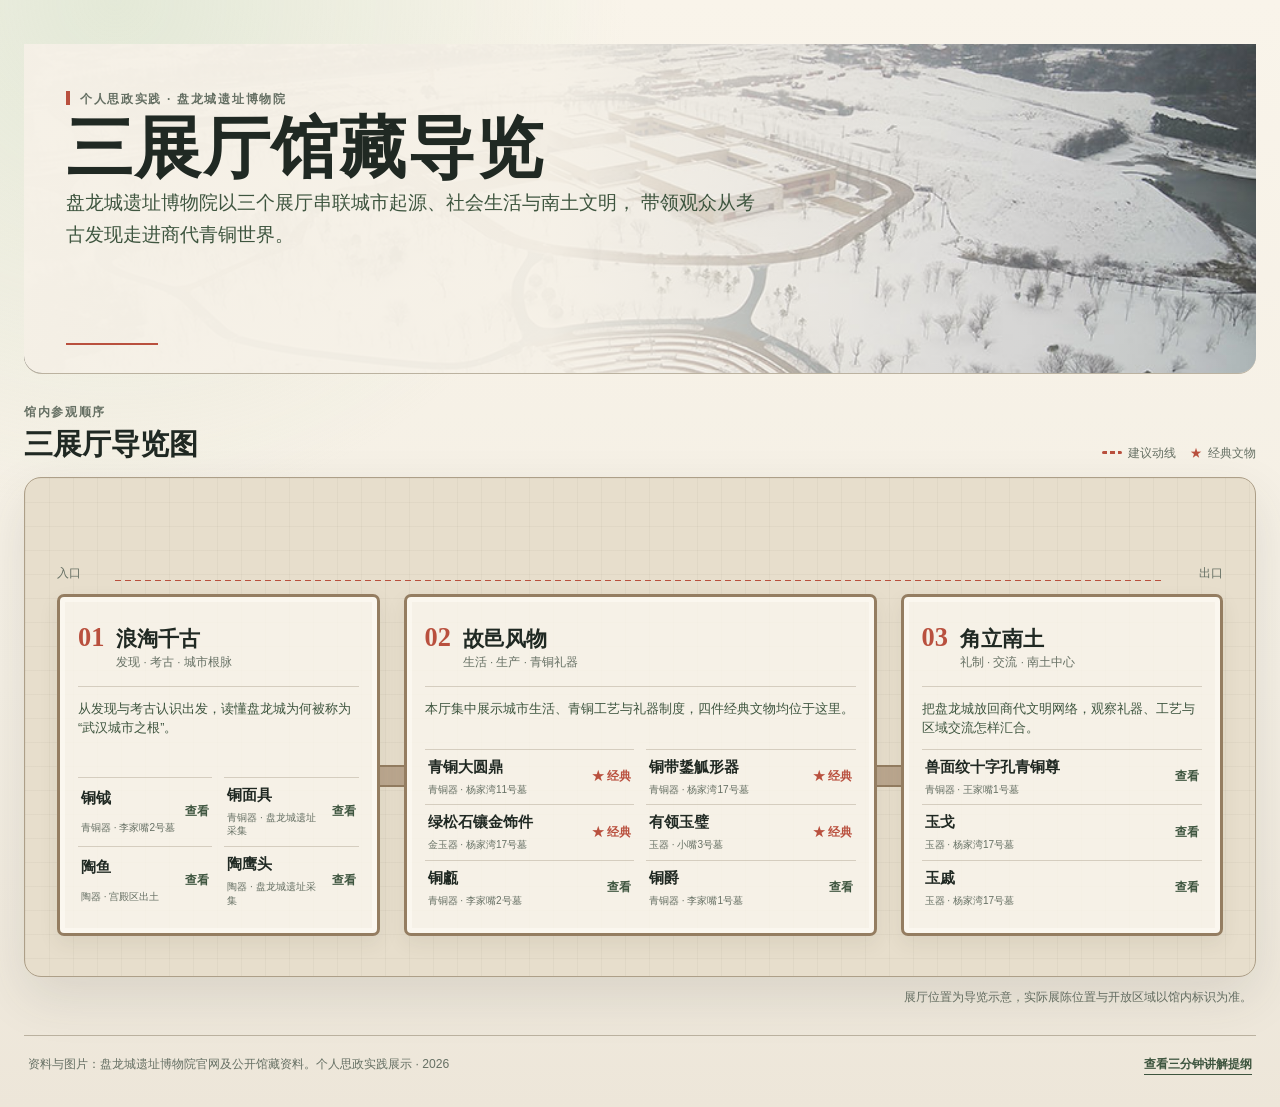
==== web/index.html @ be2fbbd6 "feat: add interactive Panlongcheng museum guide" ====
<!doctype html>
<html lang="zh-CN">
  <head>
    <meta charset="utf-8" />
    <meta name="viewport" content="width=device-width, initial-scale=1" />
    <meta
      name="description"
      content="盘龙城遗址博物院三展厅互动导览。点击文物名称，查看馆藏信息。"
    />
    <title>盘龙城遗址博物院三展厅导览</title>
    <link rel="stylesheet" href="styles.css" />
  </head>
  <body>
    <div class="page">
      <header class="site-header">
        <div class="hero-copy">
          <p class="eyebrow">个人思政实践 · 盘龙城遗址博物院</p>
          <h1>三展厅馆藏导览</h1>
          <p class="subtitle">
            盘龙城遗址博物院以三个展厅串联城市起源、社会生活与南土文明，
            带领观众从考古发现走进商代青铜世界。
          </p>
        </div>
      </header>

      <main class="museum-guide" aria-labelledby="guide-title">
        <div class="guide-heading">
          <div>
            <p class="section-kicker">馆内参观顺序</p>
            <h2 id="guide-title">三展厅导览图</h2>
          </div>
          <div class="legend" aria-label="导览图例">
            <span><i class="legend-route"></i>建议动线</span>
            <span><i class="legend-classic">★</i>经典文物</span>
          </div>
        </div>

        <div class="floorplan">
          <span class="map-label map-entry">入口</span>
          <span class="map-label map-exit">出口</span>
          <div class="map-route" aria-hidden="true"></div>
          <div id="hall-map" class="hall-map"></div>
        </div>

        <p class="guide-note">
          展厅位置为导览示意，实际展陈位置与开放区域以馆内标识为准。
        </p>
      </main>

      <footer class="site-footer">
        <p>
          资料与图片：盘龙城遗址博物院官网及公开馆藏资料。个人思政实践展示 ·
          <span id="current-year"></span>
        </p>
        <button id="open-script" class="text-button" type="button">
          查看三分钟讲解提纲
        </button>
      </footer>
    </div>

    <dialog id="artifact-dialog" class="artifact-dialog" aria-labelledby="modal-title">
      <div class="modal-shell">
        <button id="close-artifact" class="modal-close" type="button" aria-label="关闭文物信息">
          关闭
        </button>

        <div class="modal-content">
          <figure class="modal-figure">
            <img id="modal-image" src="" alt="" />
            <figcaption id="modal-badge">经典文物</figcaption>
          </figure>

          <div class="modal-text">
            <p id="modal-hall" class="section-kicker"></p>
            <h2 id="modal-title"></h2>
            <p id="modal-meta" class="modal-meta"></p>
            <p id="modal-summary" class="modal-summary"></p>
            <dl id="modal-facts" class="modal-facts"></dl>
            <p id="modal-reading" class="modal-reading"></p>
            <p class="modal-source">
              <a id="modal-source-link" href="#" target="_blank" rel="noreferrer">
                查看馆方原始资料
              </a>
            </p>
          </div>
        </div>

        <div class="modal-navigation">
          <button id="previous-artifact" class="modal-nav-button" type="button">
            上一件
          </button>
          <span id="modal-counter" class="modal-counter"></span>
          <button id="next-artifact" class="modal-nav-button" type="button">
            下一件
          </button>
        </div>
      </div>
    </dialog>

    <dialog id="script-dialog" class="script-dialog" aria-labelledby="script-title">
      <div class="dialog-heading">
        <div>
          <p class="section-kicker">演讲者视图</p>
          <h2 id="script-title">三分钟讲解提纲</h2>
        </div>
        <button id="close-script" class="close-button" type="button" aria-label="关闭讲解提纲">
          关闭
        </button>
      </div>
      <div class="script-content">
        <p>
          <strong>第一展厅</strong>
          “浪淘千古”从盘龙城的发现与考古认识讲起，通过铜钺、铜面具等器物进入商代南土中心城邑的历史。
        </p>
        <p>
          <strong>第二展厅</strong>
          “故邑风物”集中展示城市生活与青铜工艺。青铜大圆鼎通高85厘米；铜带鋬觚形器器形独特；绿松石镶金饰件体现金玉工艺；有领玉璧直径22厘米，是代表性礼玉。
        </p>
        <p>
          <strong>第三展厅</strong>
          “角立南土”从礼制与区域交流出发，通过兽面纹青铜尊和玉戈，把盘龙城放回商代文明网络。
        </p>
        <p>
          <strong>主题回应</strong>
          新时代文化建设在这里落实为文物保护、考古研究、公共展示和社会教育的协同。观众从文物理解文明，文化遗产因此成为可看、可学、可共享的公共文化资源。
        </p>
        <p class="source-line">
          资料来源：盘龙城遗址博物院官网
          <a href="https://www.plcsmuseum.com.cn/News/Detail/PLSummary" target="_blank" rel="noreferrer">盘龙城简介</a>、
          <a href="https://www.plcsmuseum.com.cn/Exhibition/ExhibitionList/BasicExhibition" target="_blank" rel="noreferrer">基本陈列</a>及馆藏详情页。
          网页访问日期：2026年10月30日。
        </p>
      </div>
    </dialog>

    <script src="app.js"></script>
  </body>
</html>
---- web/styles.css ----
:root {
  --paper: #f4efe4;
  --paper-light: #fffdf7;
  --ink: #202923;
  --muted: #667064;
  --line: #bbb2a0;
  --line-soft: rgba(187, 178, 160, 0.56);
  --green: #3e553f;
  --green-deep: #2f4434;
  --green-soft: #dce3ce;
  --red: #b9503e;
  --red-deep: #8e392b;
  --sand: #ddd0b7;
  --sand-light: #f8f1e2;
  --sand-dark: #bba77f;
  --white: #fffdf7;
  --shadow: 0 20px 52px rgba(57, 58, 47, 0.12);
  --sans: "Microsoft YaHei", "PingFang SC", "Noto Sans CJK SC", sans-serif;
  --serif: "STZhongsong", "Songti SC", "Noto Serif CJK SC", serif;
}

* {
  box-sizing: border-box;
}

html {
  background: var(--paper);
  color-scheme: light;
}

body {
  margin: 0;
  background:
    radial-gradient(circle at 9% 0%, rgba(202, 220, 194, 0.46), transparent 32rem),
    linear-gradient(180deg, #f9f4ea 0%, var(--paper) 62%, #ede6d9 100%);
  color: var(--ink);
  font-family: var(--sans);
  font-size: 16px;
  line-height: 1.7;
}

button,
summary {
  font: inherit;
  cursor: pointer;
}

button:focus-visible,
a:focus-visible {
  outline: 3px solid rgba(185, 80, 62, 0.45);
  outline-offset: 3px;
}

.page {
  width: min(1440px, calc(100% - 48px));
  margin: 0 auto;
  padding: 44px 0 32px;
}

.site-header {
  position: relative;
  min-height: 330px;
  overflow: hidden;
  padding: 45px 42px 38px;
  border-bottom: 1px solid var(--line);
  border-radius: 0 0 18px 18px;
  background: #e8e0d2;
}

.site-header::before {
  content: "";
  position: absolute;
  inset: 0;
  background:
    linear-gradient(
      90deg,
      rgba(247, 242, 232, 0.99) 0%,
      rgba(247, 242, 232, 0.95) 43%,
      rgba(247, 242, 232, 0.25) 78%,
      rgba(247, 242, 232, 0.05) 100%
    ),
    url("assets/museum-hero.jpg") center 54% / cover no-repeat;
  transform: scale(1.035);
  animation: hero-drift 16s ease-in-out infinite alternate;
}

.site-header::after {
  content: "";
  position: absolute;
  left: 42px;
  bottom: 28px;
  width: 92px;
  height: 2px;
  background: var(--red);
}

.hero-copy {
  position: relative;
  z-index: 1;
  max-width: 760px;
  animation: hero-reveal 700ms cubic-bezier(0.16, 1, 0.3, 1) both;
}

.eyebrow,
.section-kicker {
  margin: 0 0 5px;
  color: var(--muted);
  font-size: 0.75rem;
  font-weight: 700;
  letter-spacing: 0.14em;
  text-transform: uppercase;
}

.eyebrow::before {
  content: "";
  display: inline-block;
  width: 4px;
  height: 1.15em;
  margin-right: 10px;
  background: var(--red);
  vertical-align: -0.18em;
}

h1,
h2,
p {
  margin-top: 0;
}

h1 {
  margin-bottom: 3px;
  font-family: var(--serif);
  font-size: clamp(2.3rem, 5.2vw, 4.45rem);
  line-height: 1.05;
  letter-spacing: 0.02em;
}

.subtitle {
  max-width: 700px;
  margin: 0;
  color: var(--green);
  font-size: clamp(1rem, 1.5vw, 1.22rem);
  line-height: 1.65;
}

.museum-guide {
  padding-top: 28px;
}

.guide-heading {
  display: flex;
  align-items: flex-end;
  justify-content: space-between;
  gap: 20px;
  margin-bottom: 14px;
}

.guide-heading h2 {
  margin: 0;
  font-family: var(--serif);
  font-size: clamp(1.5rem, 2.3vw, 2.05rem);
  line-height: 1.2;
}

.legend {
  display: flex;
  flex-wrap: wrap;
  justify-content: flex-end;
  gap: 14px;
  color: var(--muted);
  font-size: 0.74rem;
}

.legend span {
  display: inline-flex;
  align-items: center;
  gap: 6px;
  white-space: nowrap;
}

.legend-route {
  display: inline-block;
  width: 20px;
  height: 3px;
  border-radius: 999px;
  background: repeating-linear-gradient(90deg, var(--red) 0 5px, transparent 5px 8px);
}

.legend-classic {
  color: var(--red);
  font-style: normal;
}

.legend-name {
  display: inline-block;
  width: 13px;
  height: 13px;
  border: 1px solid var(--line);
  border-radius: 3px;
  background: var(--paper-light);
}

.floorplan {
  position: relative;
  overflow: hidden;
  min-height: 500px;
  border: 1px solid #ad9f88;
  border-radius: 17px;
  background:
    linear-gradient(rgba(113, 102, 81, 0.055) 1px, transparent 1px),
    linear-gradient(90deg, rgba(113, 102, 81, 0.055) 1px, transparent 1px),
    #e7decc;
  background-size: 24px 24px;
  box-shadow: var(--shadow);
}

.map-route {
  position: absolute;
  z-index: 0;
  left: 50%;
  top: 102px;
  width: calc(100% - 180px);
  height: 1px;
  background: repeating-linear-gradient(90deg, var(--red) 0 6px, transparent 6px 10px);
  transform: translateX(-50%);
}

.map-label {
  position: absolute;
  z-index: 1;
  top: 86px;
  color: var(--muted);
  font-size: 0.72rem;
}

.map-entry {
  left: 32px;
}

.map-exit {
  right: 32px;
}

.hall-map {
  position: relative;
  z-index: 1;
  display: grid;
  grid-template-columns: 0.9fr 1.32fr 0.9fr;
  gap: 24px;
  align-items: stretch;
  padding: 116px 32px 34px;
}

.hall-room {
  position: relative;
  display: flex;
  flex-direction: column;
  min-width: 0;
  min-height: 340px;
  padding: 18px;
  border: 3px solid #947d61;
  border-radius: 7px;
  background: rgba(250, 247, 238, 0.8);
  box-shadow:
    inset 0 0 0 5px rgba(255, 253, 247, 0.48),
    0 8px 20px rgba(70, 60, 44, 0.08);
}

.hall-room::before {
  content: "";
  position: absolute;
  z-index: -1;
  top: 50%;
  left: -27px;
  width: 27px;
  height: 18px;
  background: #bba78f;
  border-block: 2px solid #947d61;
}

.hall-room:first-child::before {
  display: none;
}

.hall-room-header {
  display: grid;
  grid-template-columns: auto 1fr;
  gap: 1px 12px;
  align-items: baseline;
  padding-bottom: 13px;
  border-bottom: 1px solid var(--line-soft);
}

.hall-room-number {
  grid-row: 1 / span 2;
  color: var(--red);
  font-family: var(--serif);
  font-size: 1.65rem;
  font-weight: 700;
}

.hall-room-title {
  margin: 0;
  font-family: var(--serif);
  font-size: 1.32rem;
  line-height: 1.2;
}

.hall-room-subtitle {
  margin: 0;
  color: var(--muted);
  font-size: 0.72rem;
}

.hall-room-lead {
  margin: 13px 0 10px;
  color: var(--green);
  font-size: 0.79rem;
  line-height: 1.55;
}

.artifact-names {
  display: grid;
  gap: 0;
  margin-top: auto;
}

.hall-room[data-hall="origins"] .artifact-names,
.hall-room[data-hall="life"] .artifact-names {
  grid-template-columns: repeat(2, minmax(0, 1fr));
  column-gap: 12px;
}

.artifact-name {
  display: grid;
  grid-template-columns: 1fr auto;
  gap: 5px 10px;
  align-items: center;
  width: 100%;
  padding: 8px 3px;
  border: 0;
  border-top: 1px solid var(--line-soft);
  background: transparent;
  color: var(--ink);
  text-align: left;
}

.artifact-name:hover .artifact-name-title,
.artifact-name:focus-visible .artifact-name-title {
  color: var(--red-deep);
}

.artifact-name-title {
  font-family: var(--serif);
  font-size: 0.92rem;
  font-weight: 700;
  line-height: 1.35;
  transition: color 160ms ease;
}

.artifact-name-meta {
  grid-column: 1;
  color: var(--muted);
  font-size: 0.63rem;
  line-height: 1.35;
}

.artifact-name-mark {
  grid-row: 1 / span 2;
  grid-column: 2;
  color: var(--red);
  font-size: 0.72rem;
  font-weight: 700;
}

.artifact-name-mark.is-object {
  color: var(--green);
}

.guide-note {
  margin: 10px 4px 0;
  color: var(--muted);
  font-size: 0.73rem;
  text-align: right;
}

.site-footer {
  display: flex;
  align-items: center;
  justify-content: space-between;
  gap: 24px;
  margin-top: 28px;
  padding: 18px 4px 0;
  border-top: 1px solid var(--line);
  color: var(--muted);
  font-size: 0.76rem;
}

.site-footer p {
  margin: 0;
}

.text-button {
  padding: 0;
  border: 0;
  border-bottom: 1px solid currentColor;
  background: transparent;
  color: var(--green);
  font-size: 0.77rem;
  font-weight: 700;
}

.artifact-dialog,
.script-dialog {
  padding: 0;
  border: 1px solid var(--line);
  border-radius: 16px;
  background: var(--paper-light);
  color: var(--ink);
  box-shadow: 0 32px 90px rgba(34, 40, 34, 0.3);
}

.artifact-dialog {
  width: min(940px, calc(100% - 32px));
  max-height: min(90vh, 850px);
  overflow: auto;
}

.artifact-dialog::backdrop,
.script-dialog::backdrop {
  background: rgba(31, 39, 33, 0.5);
  backdrop-filter: blur(4px);
}

.modal-shell {
  position: relative;
  padding: 26px;
}

.modal-close {
  position: absolute;
  z-index: 3;
  top: 18px;
  right: 20px;
  padding: 6px 10px;
  border: 1px solid var(--line);
  border-radius: 7px;
  background: rgba(255, 253, 247, 0.9);
  color: var(--ink);
  font-size: 0.76rem;
}

.modal-content {
  display: grid;
  grid-template-columns: minmax(280px, 0.9fr) minmax(320px, 1.1fr);
  gap: 28px;
  align-items: start;
}

.modal-figure {
  position: sticky;
  top: 0;
  margin: 0;
  overflow: hidden;
  border-radius: 10px;
  background: #ded5c5;
}

.modal-figure img {
  display: block;
  width: 100%;
  aspect-ratio: 1 / 1;
  object-fit: cover;
  object-position: center;
}

.modal-figure figcaption {
  position: absolute;
  left: 15px;
  bottom: 14px;
  padding: 5px 10px;
  border-radius: 999px;
  background: rgba(32, 41, 35, 0.9);
  color: var(--white);
  font-size: 0.7rem;
  font-weight: 700;
}

.modal-text {
  padding: 15px 8px 0 0;
}

.modal-text h2 {
  margin: 0 0 5px;
  padding-right: 60px;
  font-family: var(--serif);
  font-size: clamp(1.8rem, 3vw, 2.6rem);
  line-height: 1.18;
}

.modal-meta {
  margin-bottom: 14px;
  color: var(--bronze);
  font-size: 0.8rem;
  font-weight: 700;
}

.modal-summary {
  margin-bottom: 17px;
  color: var(--green);
  font-size: 0.96rem;
  font-weight: 600;
}

.modal-facts {
  display: grid;
  grid-template-columns: 4.4em minmax(0, 1fr);
  gap: 8px 12px;
  margin: 0 0 16px;
  padding: 15px 0;
  border-top: 1px solid var(--line-soft);
  border-bottom: 1px solid var(--line-soft);
  font-size: 0.87rem;
  line-height: 1.55;
}

.modal-facts dt {
  color: var(--muted);
}

.modal-facts dd {
  margin: 0;
}

.modal-reading {
  margin-bottom: 14px;
  padding-left: 13px;
  border-left: 3px solid var(--red);
  color: var(--green-deep);
  font-size: 0.9rem;
  font-weight: 600;
}

.modal-source {
  margin: 0;
  font-size: 0.74rem;
}

.modal-source a {
  color: var(--green);
  text-underline-offset: 3px;
}

.modal-navigation {
  display: grid;
  grid-template-columns: 1fr auto 1fr;
  gap: 12px;
  align-items: center;
  margin-top: 24px;
  padding-top: 16px;
  border-top: 1px solid var(--line-soft);
}

.modal-nav-button {
  min-height: 42px;
  border: 1px solid var(--line);
  border-radius: 8px;
  background: transparent;
  color: var(--ink);
  font-size: 0.82rem;
  font-weight: 700;
}

.modal-nav-button:hover {
  border-color: var(--green);
  background: #f3ede1;
}

.modal-nav-button:disabled {
  opacity: 0.34;
  cursor: not-allowed;
}

.modal-counter {
  color: var(--muted);
  font-size: 0.74rem;
}

.script-dialog {
  width: min(680px, calc(100% - 32px));
  max-height: min(82vh, 780px);
  overflow: auto;
}

.dialog-heading {
  position: sticky;
  top: 0;
  z-index: 1;
  display: flex;
  align-items: flex-start;
  justify-content: space-between;
  gap: 24px;
  padding: 23px 27px 17px;
  border-bottom: 1px solid var(--line);
  background: rgba(255, 253, 247, 0.96);
}

.dialog-heading h2 {
  margin: 0;
  font-family: var(--serif);
  font-size: 1.68rem;
}

.close-button {
  padding: 7px 11px;
  border: 1px solid var(--line);
  border-radius: 7px;
  background: transparent;
  color: var(--ink);
  font-size: 0.79rem;
}

.script-content {
  padding: 23px 27px 28px;
}

.script-content p {
  margin-bottom: 15px;
  color: #444b43;
  font-size: 0.93rem;
}

.script-content strong {
  display: inline-block;
  min-width: 4.6em;
  margin-right: 8px;
  color: var(--red-deep);
}

.source-line {
  margin-top: 20px !important;
  padding-top: 15px;
  border-top: 1px solid var(--line);
  color: var(--muted) !important;
  font-size: 0.76rem !important;
}

.source-line a {
  color: var(--green);
  text-underline-offset: 3px;
}

@keyframes hero-drift {
  from {
    transform: scale(1.035) translateX(0);
  }
  to {
    transform: scale(1.09) translateX(-10px);
  }
}

@keyframes hero-reveal {
  from {
    opacity: 0;
    transform: translateY(14px);
  }
  to {
    opacity: 1;
    transform: translateY(0);
  }
}

@media (max-width: 980px) {
  .site-header {
    min-height: 310px;
    padding: 38px 30px 34px;
  }

  .site-header::after {
    left: 30px;
  }

  .hall-map {
    gap: 16px;
    padding-inline: 22px;
  }

  .hall-room {
    padding: 17px;
  }

  .hall-room[data-hall="origins"] .artifact-names,
  .hall-room[data-hall="life"] .artifact-names {
    grid-template-columns: 1fr;
  }

  .artifact-name-title {
    font-size: 0.96rem;
  }

  .artifact-name-meta {
    font-size: 0.67rem;
  }

  .hall-room::before {
    left: -18px;
    width: 18px;
  }
}

@media (max-width: 720px) {
  .page {
    width: min(100% - 26px, 680px);
    padding-top: 24px;
  }

  .site-header {
    min-height: 390px;
    padding: 31px 23px 33px;
  }

  .site-header::before {
    background:
      linear-gradient(
        180deg,
        rgba(249, 244, 234, 0.98) 0%,
        rgba(249, 244, 234, 0.92) 56%,
        rgba(249, 244, 234, 0.56) 100%
      ),
      url("assets/museum-hero.jpg") center bottom / cover no-repeat;
  }

  .site-header::after {
    left: 23px;
    bottom: 22px;
  }

  .guide-heading {
    display: block;
  }

  .legend {
    justify-content: flex-start;
    margin-top: 10px;
  }

  .hall-map {
    grid-template-columns: 1fr;
    gap: 15px;
    padding: 20px 16px 22px;
  }

  .hall-room[data-hall="life"] .artifact-names {
    grid-template-columns: 1fr;
  }

  .hall-room[data-hall="origins"] .artifact-names {
    grid-template-columns: 1fr;
  }

  .map-route,
  .map-label {
    display: none;
  }

  .hall-room::before {
    top: -16px;
    left: 50%;
    width: 12px;
    height: 16px;
    transform: translateX(-50%);
  }

  .guide-note {
    text-align: left;
  }

  .site-footer {
    display: block;
  }

  .site-footer .text-button {
    margin-top: 9px;
  }

  .artifact-dialog {
    width: min(100% - 20px, 680px);
  }

  .modal-shell {
    padding: 18px;
  }

  .modal-content {
    grid-template-columns: 1fr;
    gap: 19px;
  }

  .modal-figure {
    position: relative;
  }

  .modal-figure img {
    max-height: 410px;
  }

  .modal-text {
    padding: 4px 0 0;
  }

  .modal-text h2 {
    padding-right: 0;
  }

  .modal-navigation {
    grid-template-columns: 1fr auto 1fr;
  }
}

@media (max-width: 420px) {
  .modal-navigation {
    grid-template-columns: 1fr;
  }

  .modal-counter {
    text-align: center;
  }
}

@media (prefers-reduced-motion: reduce) {
  *,
  *::before,
  *::after {
    transition-duration: 0.01ms !important;
    animation-duration: 0.01ms !important;
    animation-iteration-count: 1 !important;
  }
}
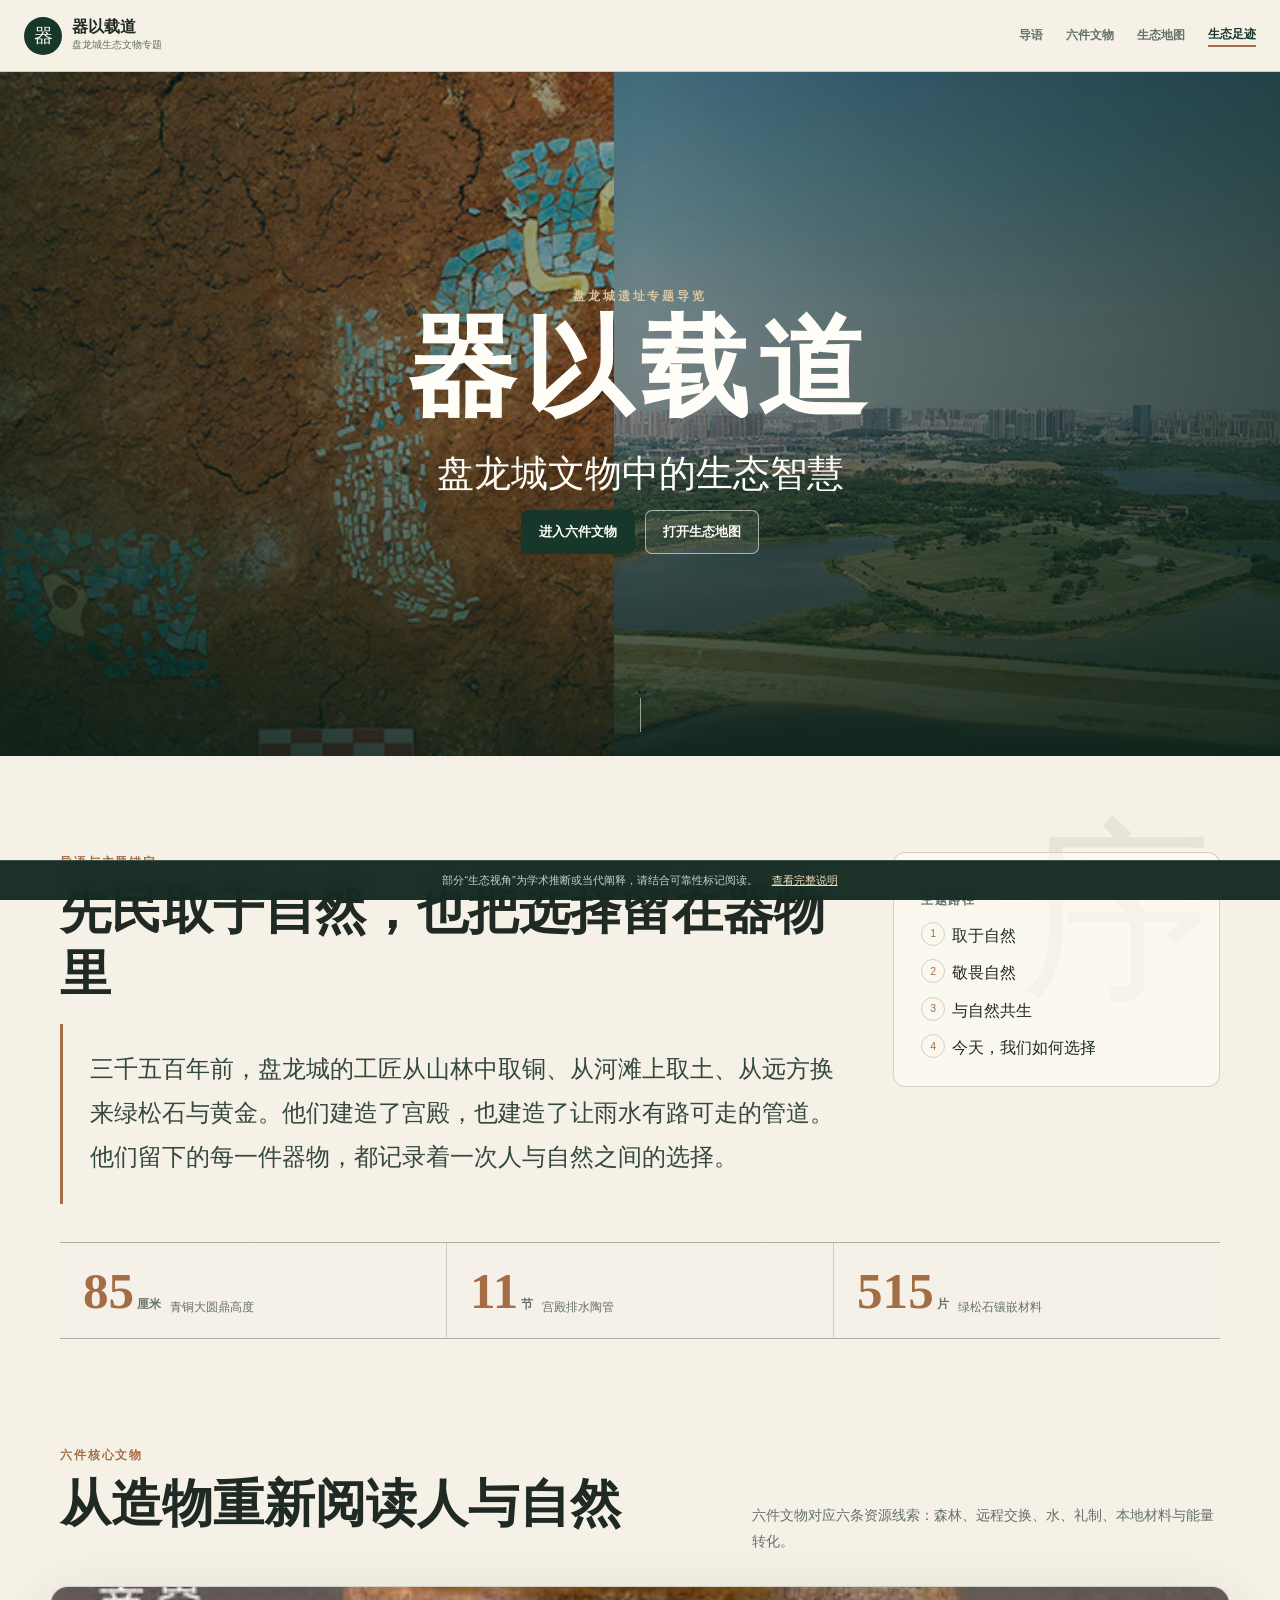
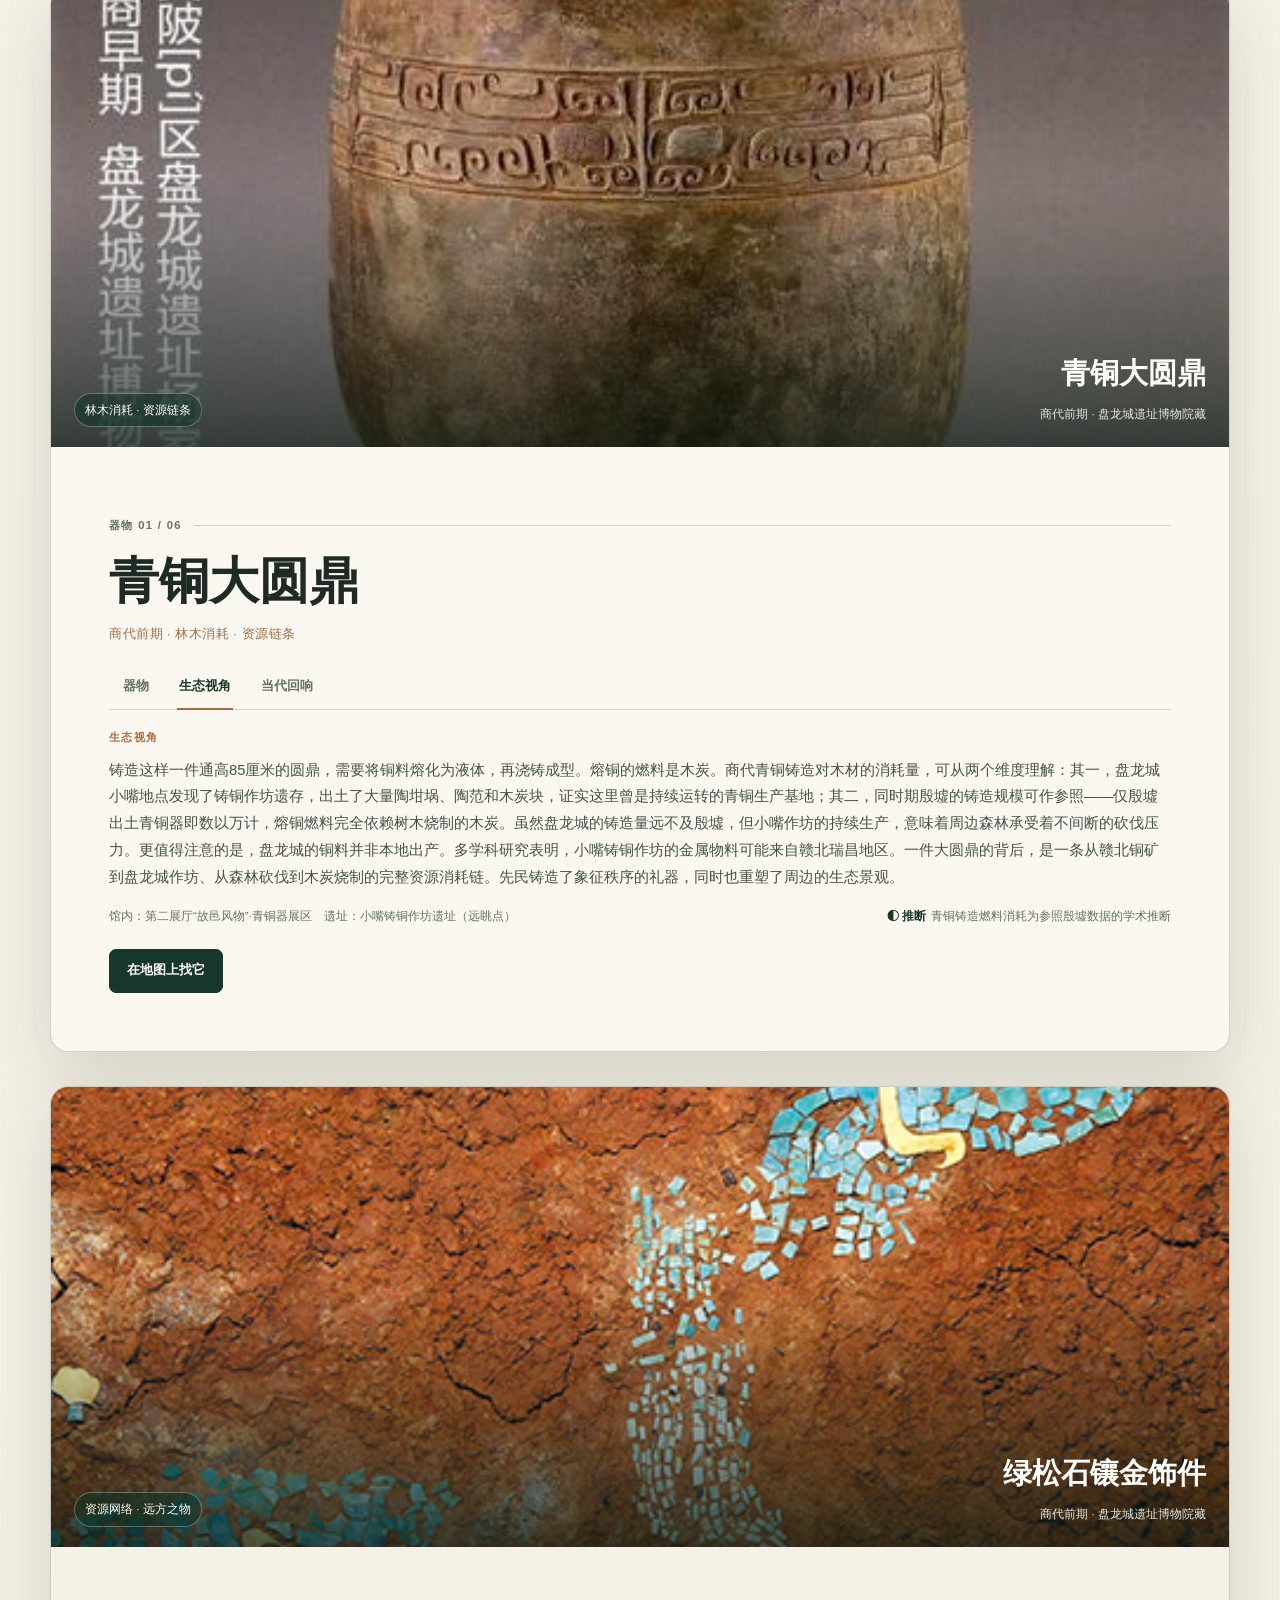
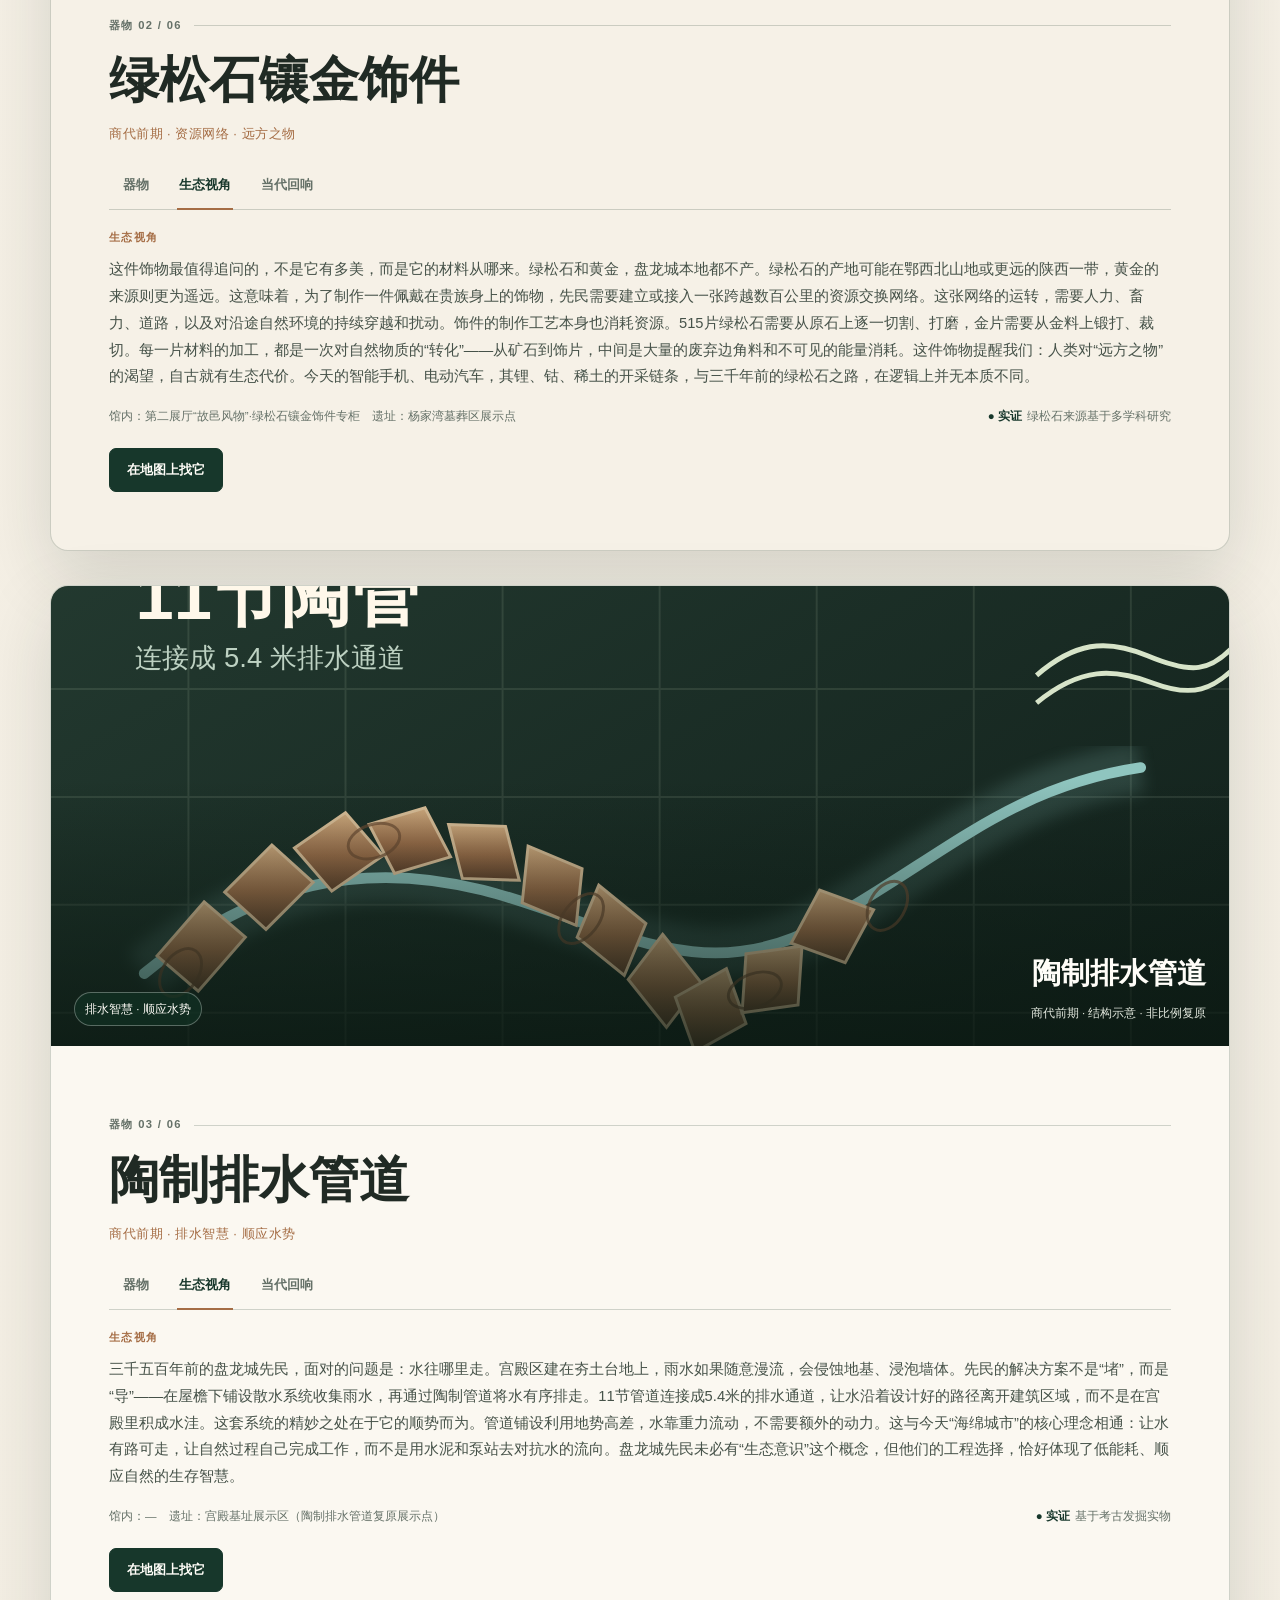
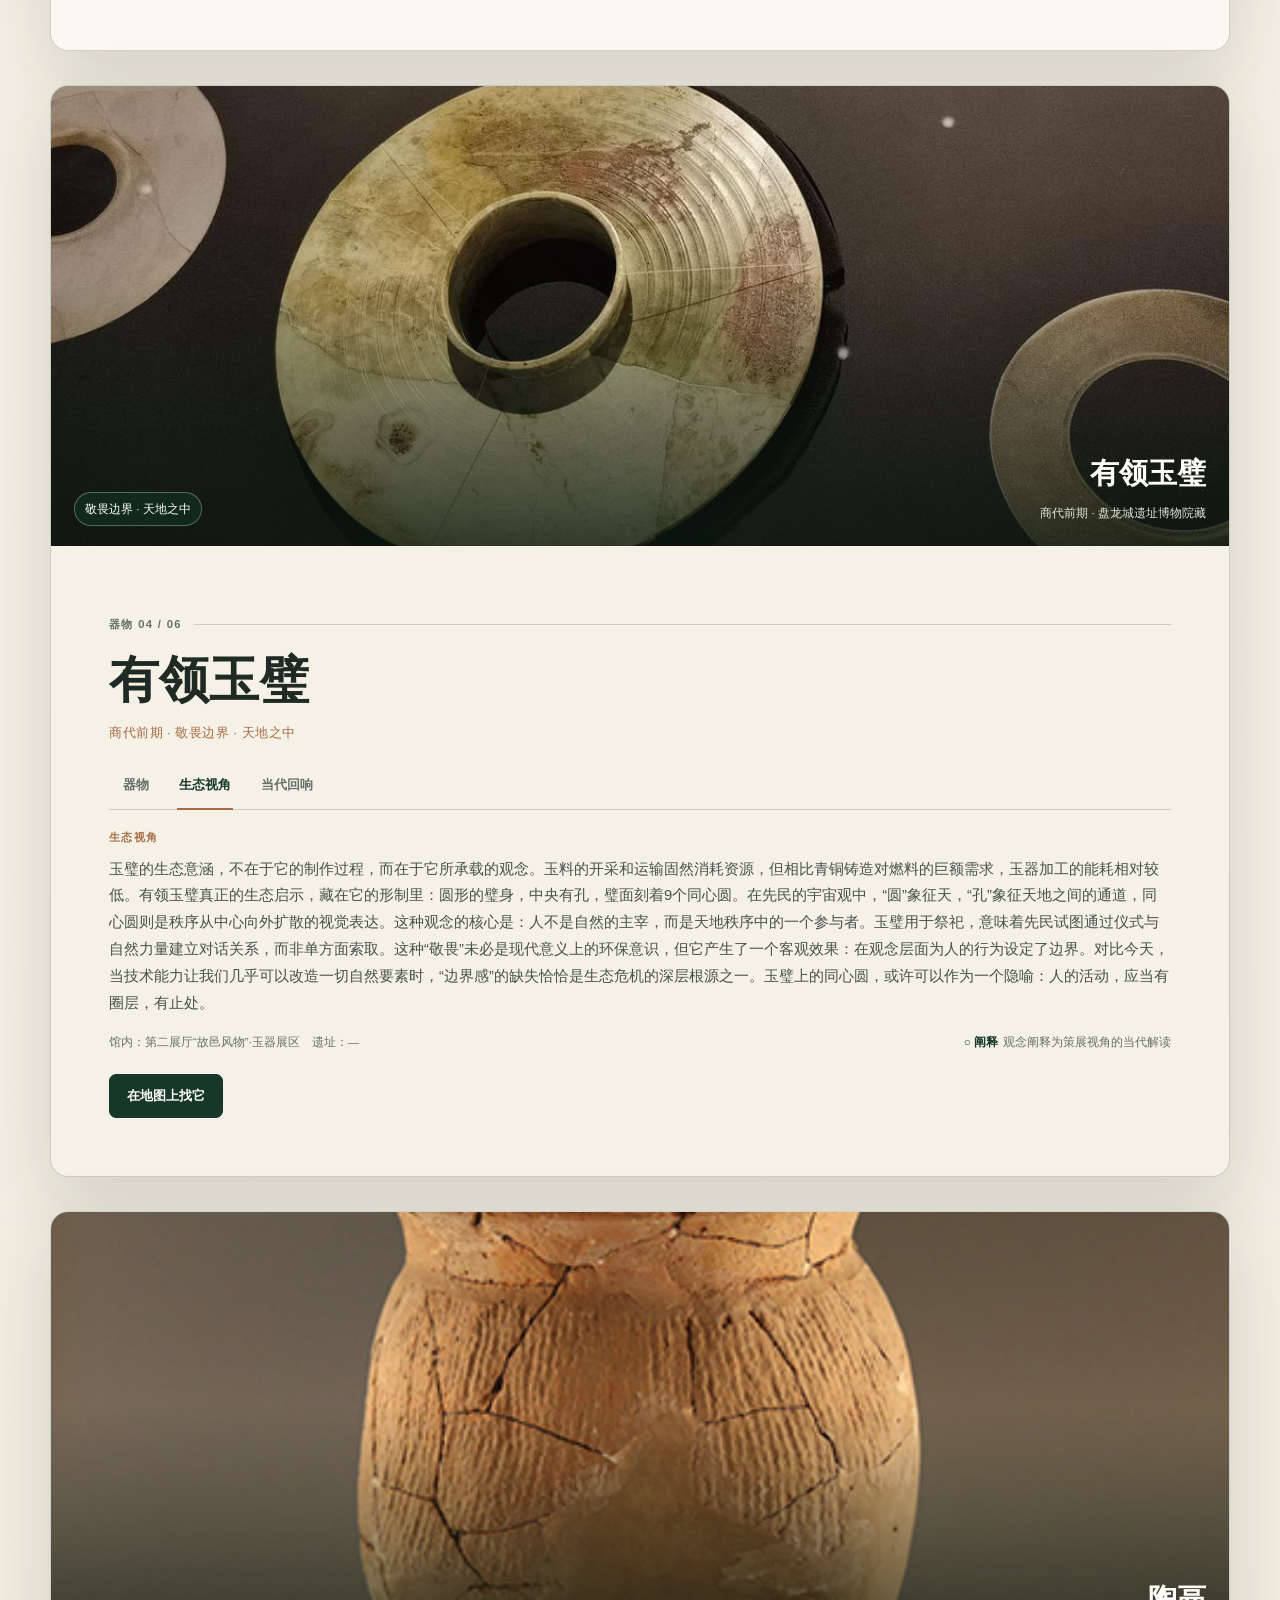
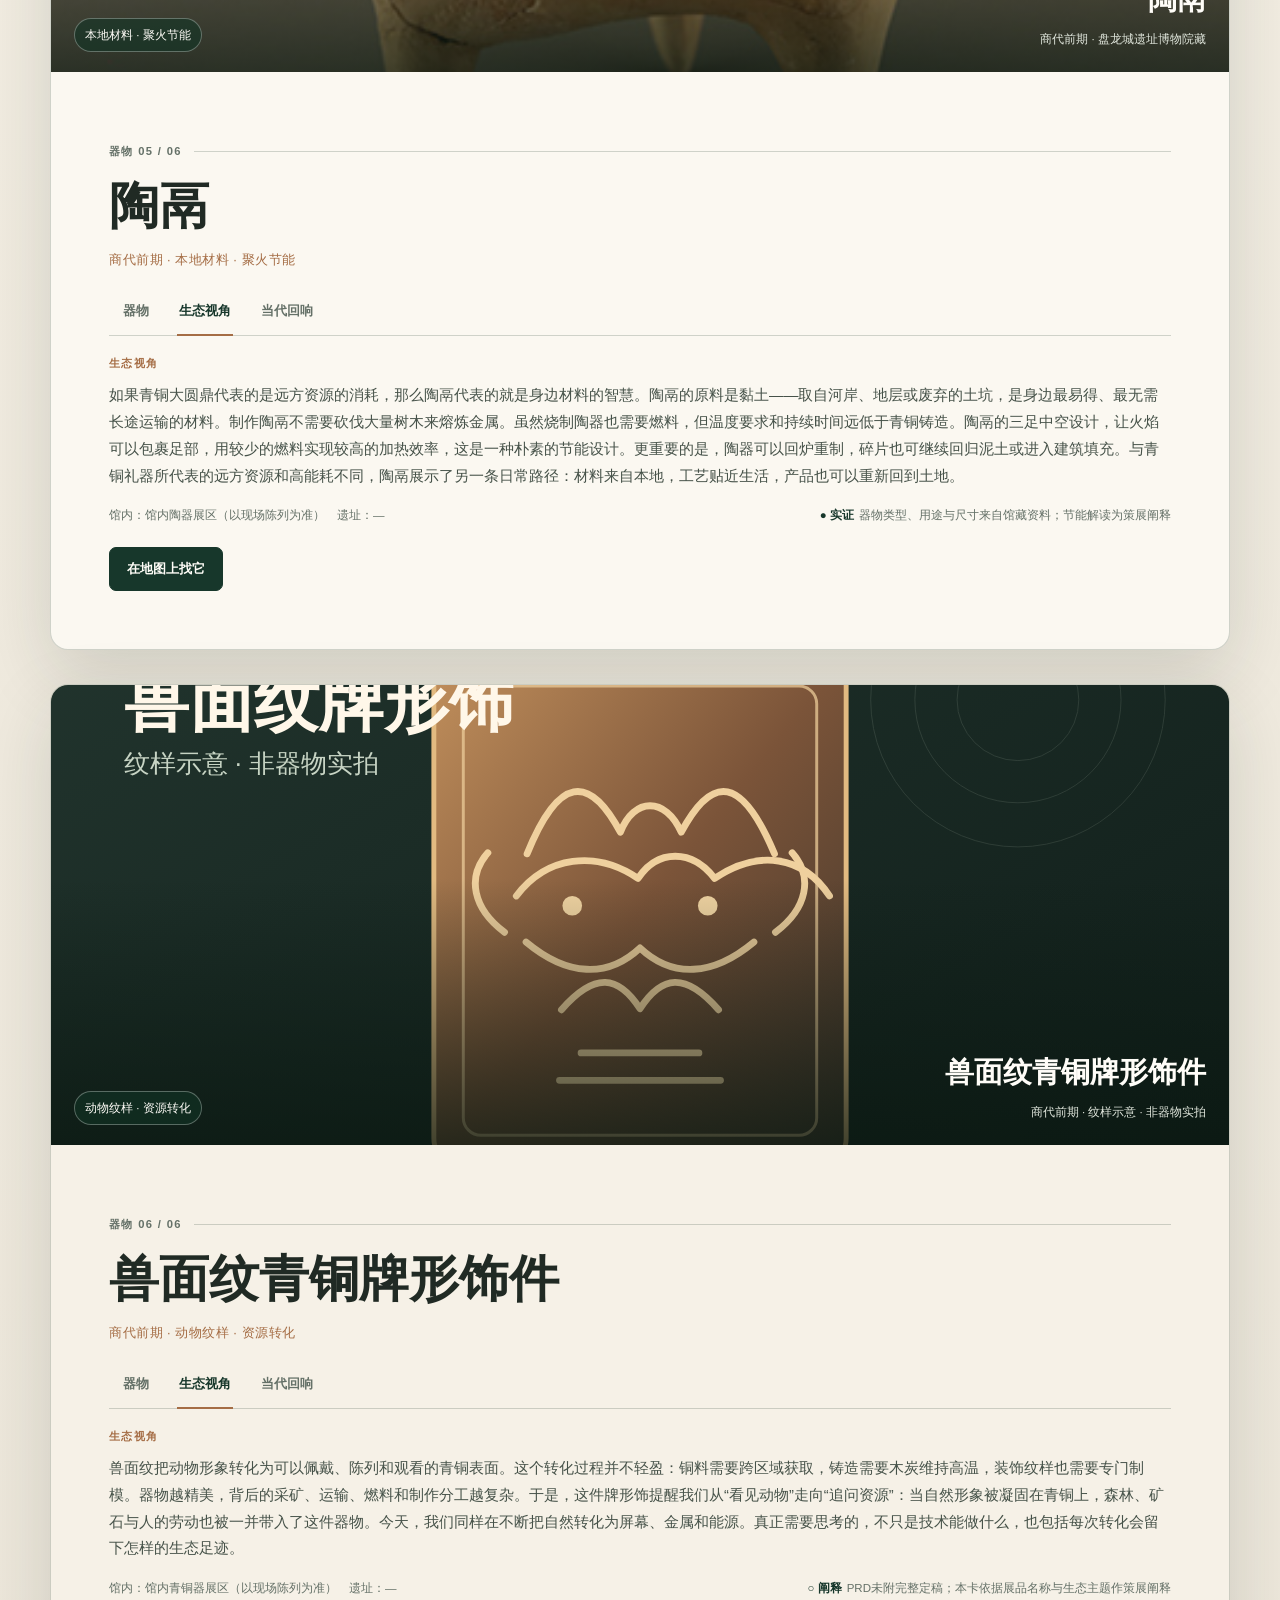
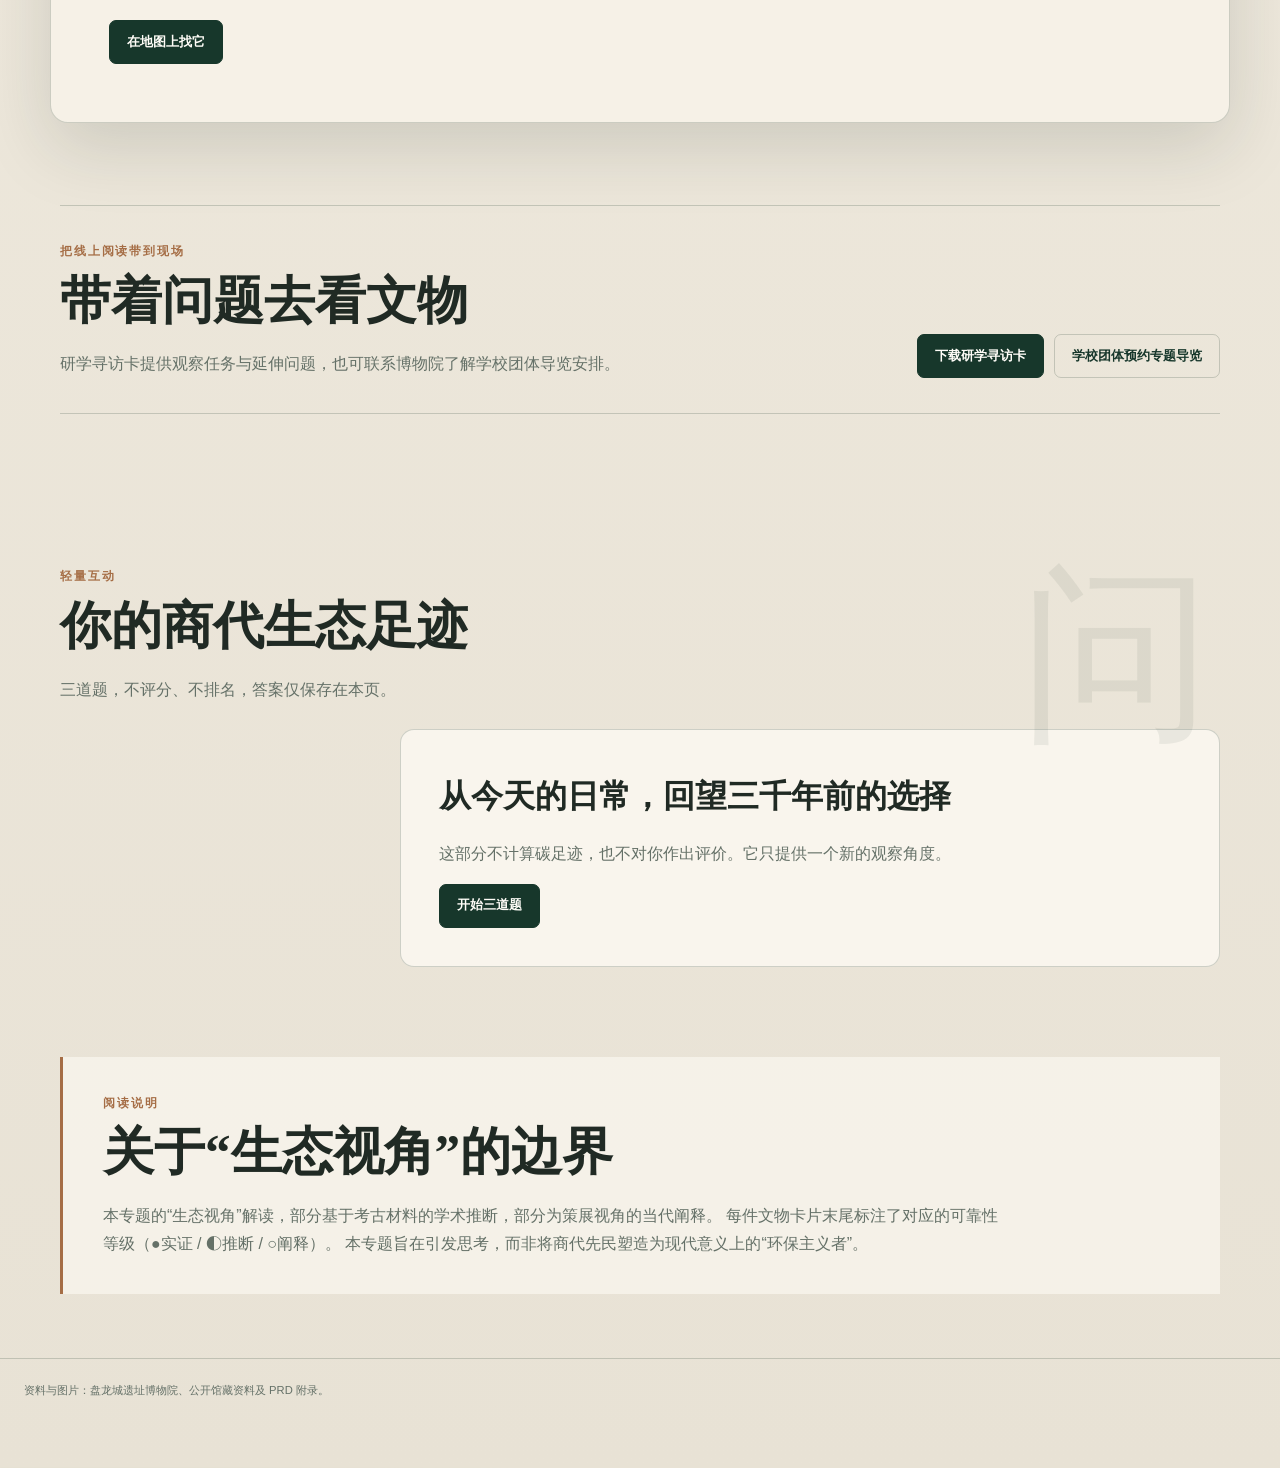
==== commit 9f3c585b: "Update ecology website" ====
--- a/web/index.html
+++ b/web/index.html
@@ -7,8 +7,11 @@
       name="description"
       content="盘龙城遗址博物院三展厅互动导览。点击文物名称，查看馆藏信息。"
     />
-    <title>盘龙城遗址博物院三展厅导览</title>
-    <link rel="stylesheet" href="styles.css" />
+    <title>器以载道｜盘龙城文物中的生态智慧</title>
+    <meta http-equiv="refresh" content="0; url=ecology.html" />
+    <script>
+      window.location.replace("ecology.html");
+    </script>
   </head>
   <body>
     <div class="page">
